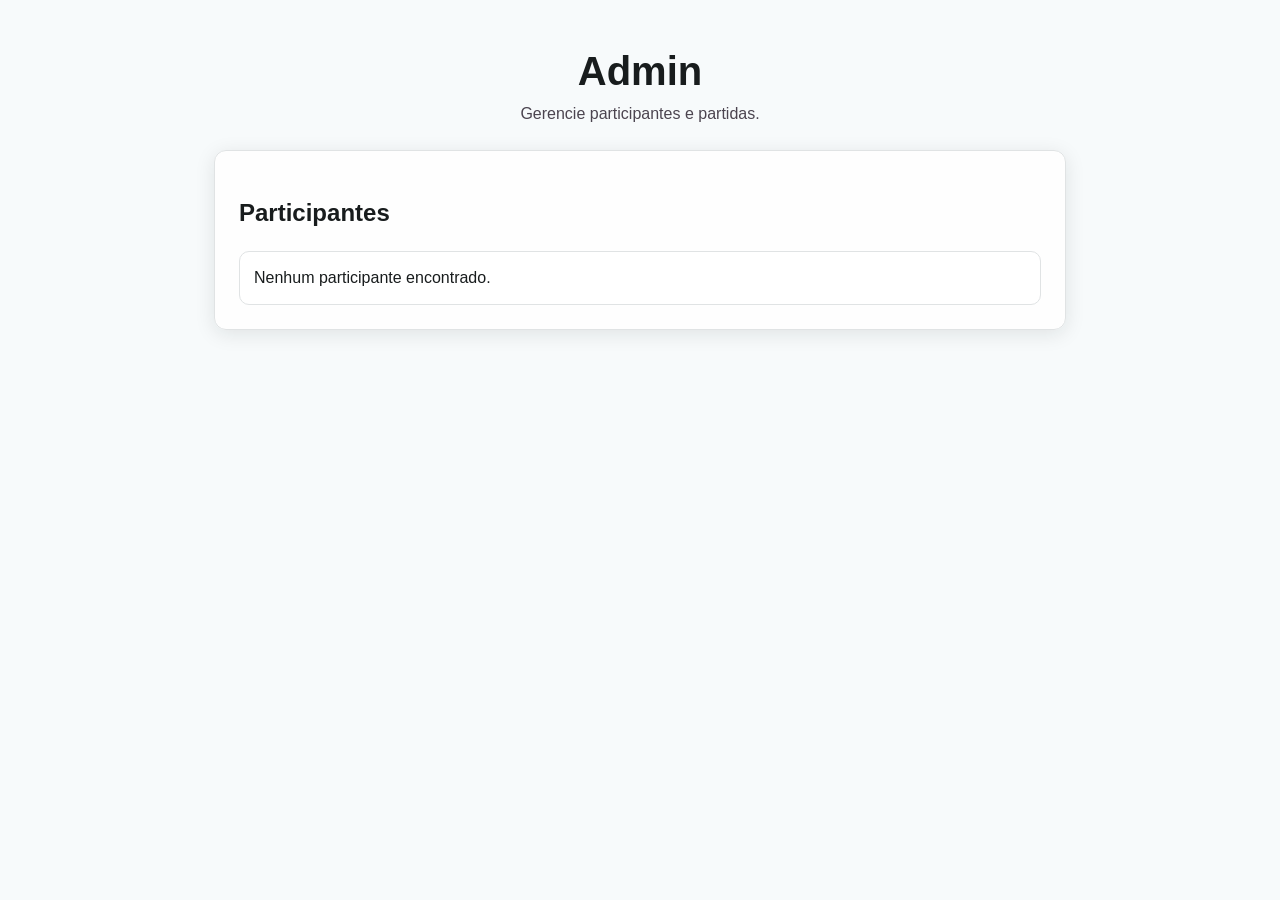
==== frontend/admin.html @ b8fce4da "feat: refactor" ====
<!doctype html>
<html lang="pt-BR">
  <head>
    <meta charset="utf-8">
    <meta name="viewport" content="width=device-width, initial-scale=1, viewport-fit=cover">
    <title>Bolao Hexa 2026 - Admin</title>
    <link rel="stylesheet" href="css/style.css">
    <script src="js/api.js" defer></script>
    <script src="js/admin.js" defer></script>
  </head>
  <body class="app-page">
    <main class="app-content compact-page" aria-labelledby="admin-title">
      <section class="page-heading">
        <h1 id="admin-title">Admin</h1>
        <p>Gerencie participantes e partidas.</p>
      </section>
      <section class="data-card">
        <h2>Participantes</h2>
        <div id="participants-list" class="data-stack"></div>
      </section>
    </main>
  </body>
</html>
---- frontend/css/style.css ----
:root {
  --background: #f7fafb;
  --surface: #ffffff;
  --surface-soft: #f1f4f5;
  --surface-variant: #e0e3e4;
  --text: #181c1d;
  --text-muted: #4b444f;
  --primary: #451f69;
  --primary-container: #5d3781;
  --secondary: #006a62;
  --secondary-soft: #9cf2e6;
  --danger: #ba1a1a;
  --success: #006a62;
  --inverse-surface: #2d3132;
  --shadow: 0 4px 20px rgba(24, 28, 29, 0.1);
  --font-headline: Manrope, Inter, "Segoe UI", sans-serif;
  --font-body: "Hanken Grotesk", Inter, "Segoe UI", sans-serif;
  --topbar-height: 64px;
  --bottom-nav-height: 82px;
}

* {
  box-sizing: border-box;
}

body {
  margin: 0;
  min-height: 100svh;
  color: var(--text);
  background: var(--background);
  font-family: var(--font-body);
  font-size: 16px;
  line-height: 1.5;
}

button,
input,
a {
  font: inherit;
}

.auth-page {
  display: flex;
  min-height: 100dvh;
  align-items: center;
  justify-content: center;
  padding: max(24px, env(safe-area-inset-top)) 16px max(24px, env(safe-area-inset-bottom));
  background:
    radial-gradient(circle at 12% 14%, rgba(93, 55, 129, 0.08), transparent 32%),
    radial-gradient(circle at 90% 82%, rgba(156, 242, 230, 0.18), transparent 34%),
    linear-gradient(135deg, #f6f7fb 0%, var(--background) 54%, #f1fbf9 100%);
}

.auth-shell {
  display: flex;
  width: min(100%, 448px);
  flex-direction: column;
  align-items: center;
  gap: 24px;
}

.auth-header {
  width: 100%;
  text-align: center;
}

.auth-logo {
  display: block;
  width: min(56vw, 196px);
  height: auto;
  margin: 0 auto 22px;
}

.auth-header h1,
.page-heading h1,
.page-heading h2 {
  margin: 0;
  font-family: var(--font-headline);
  font-weight: 700;
  letter-spacing: 0;
  line-height: 1.15;
}

.auth-header h1 {
  font-size: 1.75rem;
}

.auth-header p,
.page-heading p {
  margin: 8px auto 0;
  color: var(--text-muted);
}

.auth-card,
.data-card,
.leaderboard {
  width: 100%;
  border: 1px solid var(--surface-variant);
  border-radius: 12px;
  background: rgba(255, 255, 255, 0.86);
  box-shadow: var(--shadow);
}

.auth-card,
.data-card {
  padding: 24px;
}

.stack-form,
.data-stack {
  display: grid;
  gap: 16px;
}

.field {
  display: grid;
  gap: 6px;
  color: var(--text-muted);
  font-weight: 600;
}

.field input {
  width: 100%;
  min-height: 52px;
  padding: 0 14px;
  border: 1px solid var(--surface-variant);
  border-radius: 8px;
  outline: 0;
  background: var(--surface);
  color: var(--text);
}

.field input:focus {
  border-color: var(--secondary);
  box-shadow: 0 0 0 3px rgba(0, 106, 98, 0.14);
}

.form-feedback {
  min-height: 20px;
  margin: 0;
  color: var(--text-muted);
  font-size: 0.875rem;
}

.form-feedback.is-error {
  color: var(--danger);
}

.form-feedback.is-success {
  color: var(--success);
}

.primary-button {
  display: inline-flex;
  min-height: 52px;
  align-items: center;
  justify-content: center;
  border: 0;
  border-radius: 10px;
  color: #00201d;
  background: var(--secondary-soft);
  cursor: pointer;
  font-weight: 700;
  text-transform: uppercase;
}

.text-link {
  color: var(--primary);
  font-weight: 700;
  text-align: center;
  text-decoration: none;
}

.app-page {
  padding-bottom: calc(var(--bottom-nav-height) + env(safe-area-inset-bottom) + 20px);
}

.app-topbar {
  position: fixed;
  top: 0;
  left: 0;
  z-index: 20;
  display: flex;
  width: 100%;
  height: calc(var(--topbar-height) + env(safe-area-inset-top));
  align-items: center;
  justify-content: space-between;
  gap: 12px;
  padding: env(safe-area-inset-top) 16px 0;
  background: var(--background);
  box-shadow: 0 1px 5px rgba(24, 28, 29, 0.08);
}

.brand-lockup {
  display: flex;
  min-width: 0;
  align-items: center;
  gap: 10px;
}

.profile-avatar {
  width: 34px;
  height: 34px;
  border-radius: 999px;
  object-fit: contain;
}

.brand-lockup h1 {
  margin: 0;
  overflow: hidden;
  color: var(--primary);
  font-family: var(--font-headline);
  font-size: 1.25rem;
  line-height: 1.2;
  text-overflow: ellipsis;
  white-space: nowrap;
}

.score-pill {
  flex: 0 0 auto;
  min-width: 86px;
  padding: 4px 10px;
  border-radius: 999px;
  color: var(--primary);
  background: rgba(93, 55, 129, 0.1);
  font-weight: 700;
  text-align: center;
}

.app-content {
  display: grid;
  width: min(100%, 900px);
  gap: 20px;
  margin: 0 auto;
  padding: calc(var(--topbar-height) + env(safe-area-inset-top) + 24px) 16px 24px;
}

.compact-page {
  padding-top: 32px;
}

.page-heading {
  text-align: center;
}

.page-heading h1,
.page-heading h2 {
  font-size: 2rem;
}

.podium {
  display: grid;
  grid-template-columns: repeat(2, minmax(0, 1fr));
  gap: 10px;
}

.podium-card {
  display: grid;
  min-height: 126px;
  align-content: end;
  justify-items: center;
  padding: 16px 10px;
  border: 1px solid var(--surface-variant);
  border-radius: 12px;
  background: var(--surface);
  text-align: center;
}

.podium-card:first-child {
  grid-column: 1 / -1;
  min-height: 150px;
  background: var(--secondary-soft);
}

.podium-card h3,
.podium-card p {
  width: 100%;
  margin: 0;
  overflow: hidden;
  text-overflow: ellipsis;
  white-space: nowrap;
}

.podium-card strong {
  color: var(--primary);
  font-family: var(--font-headline);
  font-size: 2rem;
}

.leaderboard {
  overflow: hidden;
}

.leaderboard-header,
.leaderboard-row {
  display: grid;
  grid-template-columns: 40px minmax(0, 1fr) 52px 58px;
  gap: 6px;
  align-items: center;
  padding: 10px 8px;
}

.leaderboard-header {
  min-height: 62px;
  background: var(--surface-soft);
  color: var(--text-muted);
  font-size: 0.75rem;
  font-weight: 700;
  text-transform: uppercase;
}

.leaderboard-row {
  min-height: 68px;
  border-top: 1px solid var(--surface-variant);
}

.player-name {
  overflow: hidden;
  text-overflow: ellipsis;
  white-space: nowrap;
}

.points {
  color: var(--primary);
  font-weight: 700;
  text-align: right;
}

.bottom-nav {
  position: fixed;
  right: 0;
  bottom: 0;
  left: 0;
  z-index: 20;
  display: flex;
  min-height: calc(var(--bottom-nav-height) + env(safe-area-inset-bottom));
  align-items: center;
  justify-content: space-around;
  padding: 12px 16px max(12px, env(safe-area-inset-bottom));
  background: var(--inverse-surface);
}

.nav-item {
  display: inline-flex;
  min-width: 64px;
  min-height: 56px;
  flex-direction: column;
  align-items: center;
  justify-content: center;
  gap: 4px;
  border-radius: 12px;
  color: var(--surface-variant);
  opacity: 0.72;
  text-decoration: none;
}

.nav-item.active {
  min-width: 90px;
  padding: 4px 16px;
  color: #d2a6fa;
  background: var(--primary-container);
  opacity: 1;
}

.nav-icon {
  font-size: 28px;
}

.data-item {
  display: grid;
  gap: 6px;
  padding: 14px;
  border: 1px solid var(--surface-variant);
  border-radius: 10px;
  background: var(--surface);
}

@media (min-width: 560px) {
  .podium {
    grid-template-columns: repeat(3, minmax(0, 1fr));
    align-items: end;
  }

  .podium-card:first-child {
    grid-column: auto;
    min-height: 190px;
  }

  .podium-card {
    min-height: 160px;
  }
}

@media (min-width: 720px) {
  :root {
    --topbar-height: 76px;
    --bottom-nav-height: 88px;
  }

  .auth-shell {
    display: grid;
    width: min(100%, 840px);
    grid-template-columns: minmax(260px, 0.9fr) minmax(320px, 1fr);
    align-items: center;
    gap: 40px;
  }

  .auth-header {
    text-align: left;
  }

  .auth-logo {
    width: min(28vw, 216px);
    margin-right: 0;
    margin-left: 0;
  }

  .auth-header p {
    margin-left: 0;
  }

  .app-topbar {
    padding-right: 30px;
    padding-left: 30px;
  }

  .app-content {
    gap: 24px;
    padding-top: calc(var(--topbar-height) + env(safe-area-inset-top) + 32px);
    padding-right: 24px;
    padding-left: 24px;
  }

  .compact-page {
    padding-top: 48px;
  }

  .page-heading h1,
  .page-heading h2 {
    font-size: 2.5rem;
  }

  .leaderboard-header,
  .leaderboard-row {
    grid-template-columns: 64px minmax(0, 1fr) 88px 88px;
    gap: 12px;
    padding: 14px 18px;
  }
}

@media (max-height: 660px) and (max-width: 719px) {
  .auth-page {
    align-items: flex-start;
  }

  .auth-logo {
    width: min(42vw, 144px);
    margin-bottom: 14px;
  }
}
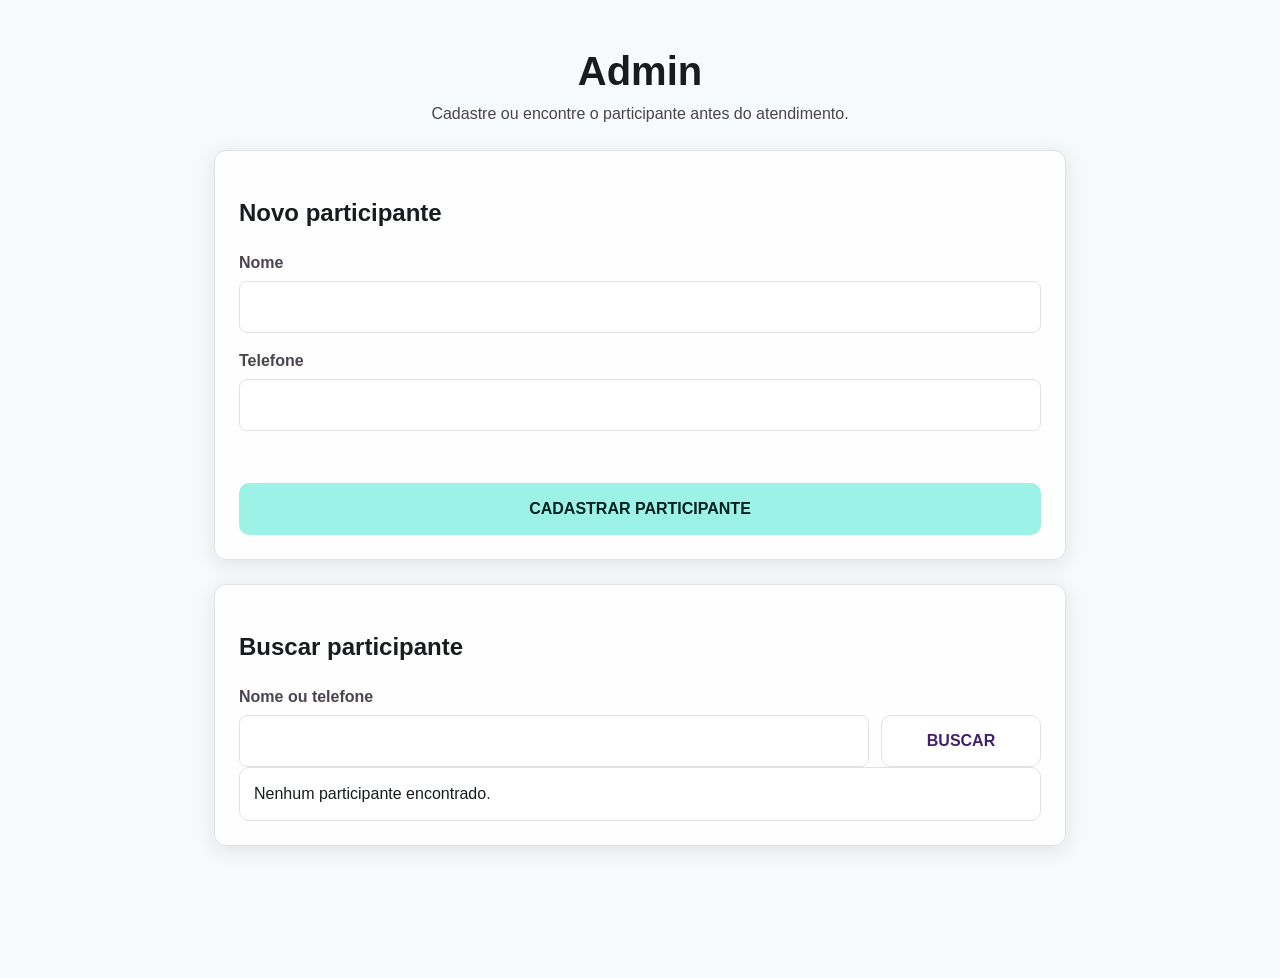
==== commit 600d81a9: "feat: logica" ====
--- a/frontend/admin.html
+++ b/frontend/admin.html
@@ -12,10 +12,34 @@
     <main class="app-content compact-page" aria-labelledby="admin-title">
       <section class="page-heading">
         <h1 id="admin-title">Admin</h1>
-        <p>Gerencie participantes e partidas.</p>
+        <p>Cadastre ou encontre o participante antes do atendimento.</p>
       </section>
+
       <section class="data-card">
-        <h2>Participantes</h2>
+        <h2>Novo participante</h2>
+        <form id="participant-form" class="stack-form" novalidate>
+          <label class="field">
+            <span>Nome</span>
+            <input name="name" type="text" autocomplete="name" required>
+          </label>
+          <label class="field">
+            <span>Telefone</span>
+            <input name="phone" type="tel" autocomplete="tel" inputmode="tel" required>
+          </label>
+          <p id="participant-feedback" class="form-feedback" role="status" aria-live="polite"></p>
+          <button class="primary-button" type="submit">Cadastrar participante</button>
+        </form>
+      </section>
+
+      <section class="data-card">
+        <h2>Buscar participante</h2>
+        <form id="search-form" class="stack-form search-form" novalidate>
+          <label class="field">
+            <span>Nome ou telefone</span>
+            <input id="search-term" name="term" type="search" autocomplete="off">
+          </label>
+          <button class="secondary-button" type="submit">Buscar</button>
+        </form>
         <div id="participants-list" class="data-stack"></div>
       </section>
     </main>
--- a/frontend/css/style.css
+++ b/frontend/css/style.css
@@ -35,6 +35,8 @@
 
 button,
 input,
+select,
+textarea,
 a {
   font: inherit;
 }
@@ -119,7 +121,9 @@
   font-weight: 600;
 }
 
-.field input {
+.field input,
+.field select,
+.field textarea {
   width: 100%;
   min-height: 52px;
   padding: 0 14px;
@@ -130,7 +134,15 @@
   color: var(--text);
 }
 
-.field input:focus {
+.field textarea {
+  min-height: 96px;
+  padding-top: 12px;
+  resize: vertical;
+}
+
+.field input:focus,
+.field select:focus,
+.field textarea:focus {
   border-color: var(--secondary);
   box-shadow: 0 0 0 3px rgba(0, 106, 98, 0.14);
 }
@@ -150,18 +162,33 @@
   color: var(--success);
 }
 
-.primary-button {
+.primary-button,
+.secondary-button {
   display: inline-flex;
   min-height: 52px;
   align-items: center;
   justify-content: center;
   border: 0;
   border-radius: 10px;
+  cursor: pointer;
+  font-weight: 700;
+  text-decoration: none;
+  text-transform: uppercase;
+}
+
+.primary-button {
   color: #00201d;
   background: var(--secondary-soft);
-  cursor: pointer;
-  font-weight: 700;
-  text-transform: uppercase;
+}
+
+.secondary-button {
+  border: 1px solid var(--surface-variant);
+  color: var(--primary);
+  background: var(--surface);
+}
+
+.hidden {
+  display: none !important;
 }
 
 .text-link {
@@ -375,6 +402,32 @@
   background: var(--surface);
 }
 
+.search-form,
+.screen-actions,
+.split-fields {
+  display: grid;
+  gap: 12px;
+}
+
+.screen-actions {
+  grid-template-columns: 1fr;
+}
+
+.match-summary {
+  display: grid;
+  gap: 4px;
+  margin-bottom: 16px;
+  padding: 14px;
+  border: 1px solid var(--surface-variant);
+  border-radius: 10px;
+  background: var(--surface-soft);
+}
+
+.match-summary strong {
+  font-family: var(--font-headline);
+  font-size: 1.2rem;
+}
+
 @media (min-width: 560px) {
   .podium {
     grid-template-columns: repeat(3, minmax(0, 1fr));
@@ -446,6 +499,16 @@
     gap: 12px;
     padding: 14px 18px;
   }
+
+  .search-form {
+    grid-template-columns: minmax(0, 1fr) 160px;
+    align-items: end;
+  }
+
+  .split-fields,
+  .screen-actions {
+    grid-template-columns: repeat(2, minmax(0, 1fr));
+  }
 }
 
 @media (max-height: 660px) and (max-width: 719px) {
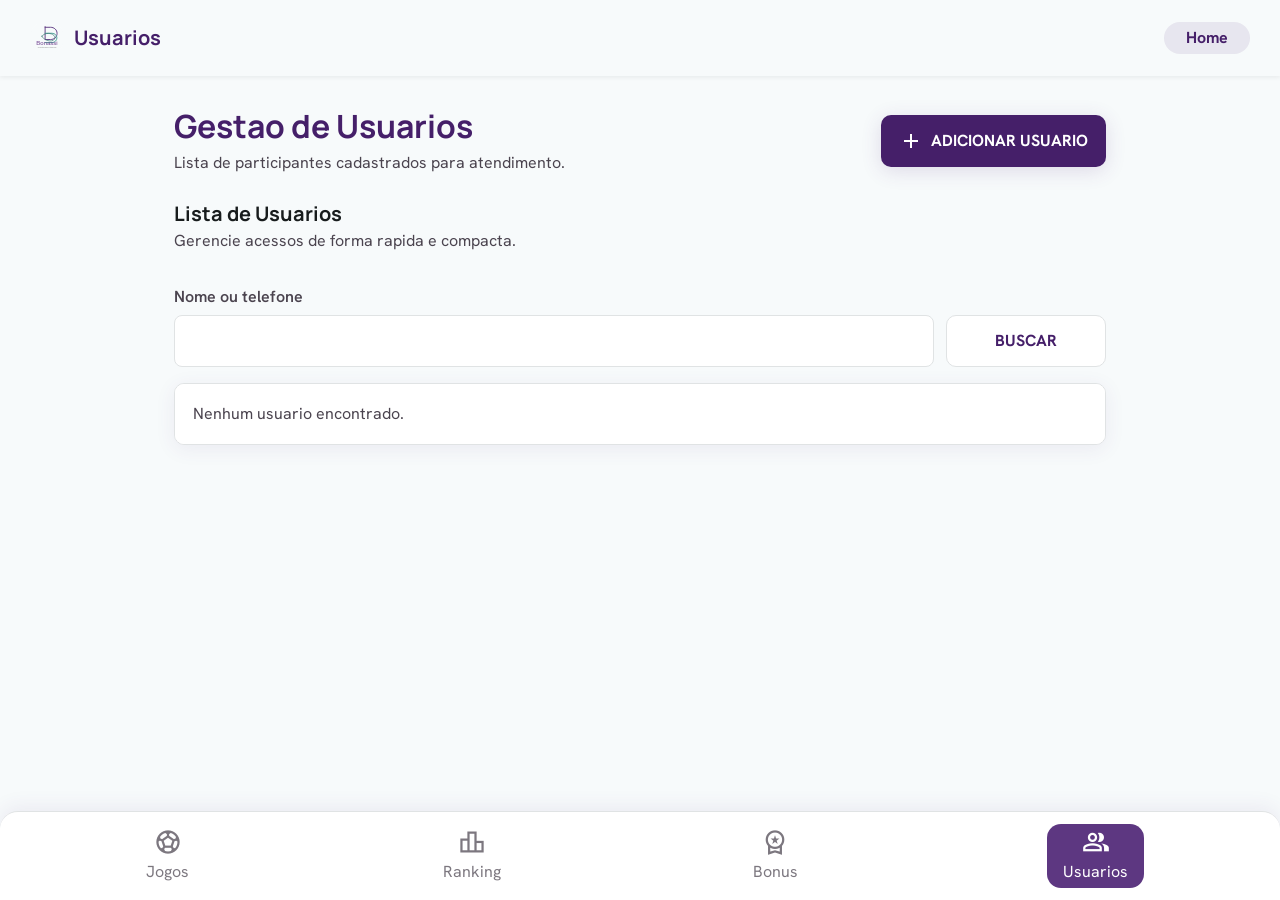
==== commit b0ea5619: "feat: Cadastro de usuarios" ====
--- a/frontend/admin.html
+++ b/frontend/admin.html
@@ -3,44 +3,19 @@
   <head>
     <meta charset="utf-8">
     <meta name="viewport" content="width=device-width, initial-scale=1, viewport-fit=cover">
-    <title>Bolao Hexa 2026 - Admin</title>
+    <meta http-equiv="refresh" content="0; url=usuarios.html">
+    <title>Bolao Hexa 2026 - Redirecionando</title>
     <link rel="stylesheet" href="css/style.css">
-    <script src="js/api.js" defer></script>
-    <script src="js/admin.js" defer></script>
+    <script>
+      window.location.replace("usuarios.html");
+    </script>
   </head>
   <body class="app-page">
-    <main class="app-content compact-page" aria-labelledby="admin-title">
+    <main class="app-content compact-page">
       <section class="page-heading">
-        <h1 id="admin-title">Admin</h1>
-        <p>Cadastre ou encontre o participante antes do atendimento.</p>
-      </section>
-
-      <section class="data-card">
-        <h2>Novo participante</h2>
-        <form id="participant-form" class="stack-form" novalidate>
-          <label class="field">
-            <span>Nome</span>
-            <input name="name" type="text" autocomplete="name" required>
-          </label>
-          <label class="field">
-            <span>Telefone</span>
-            <input name="phone" type="tel" autocomplete="tel" inputmode="tel" required>
-          </label>
-          <p id="participant-feedback" class="form-feedback" role="status" aria-live="polite"></p>
-          <button class="primary-button" type="submit">Cadastrar participante</button>
-        </form>
-      </section>
-
-      <section class="data-card">
-        <h2>Buscar participante</h2>
-        <form id="search-form" class="stack-form search-form" novalidate>
-          <label class="field">
-            <span>Nome ou telefone</span>
-            <input id="search-term" name="term" type="search" autocomplete="off">
-          </label>
-          <button class="secondary-button" type="submit">Buscar</button>
-        </form>
-        <div id="participants-list" class="data-stack"></div>
+        <h1>Redirecionando</h1>
+        <p>O painel de usuarios agora fica em usuarios.html.</p>
+        <a class="primary-button" href="usuarios.html">Abrir usuarios</a>
       </section>
     </main>
   </body>
--- a/frontend/css/style.css
+++ b/frontend/css/style.css
@@ -61,6 +61,63 @@
   gap: 24px;
 }
 
+.hamburger-menu {
+  position: relative;
+  flex: 0 0 auto;
+}
+
+.hamburger-menu summary {
+  display: inline-grid;
+  width: 38px;
+  height: 38px;
+  place-items: center;
+  gap: 4px;
+  padding: 9px;
+  border: 1px solid var(--surface-variant);
+  border-radius: 8px;
+  background: var(--surface);
+  cursor: pointer;
+  list-style: none;
+}
+
+.hamburger-menu summary::-webkit-details-marker {
+  display: none;
+}
+
+.hamburger-menu summary span {
+  display: block;
+  width: 18px;
+  height: 2px;
+  border-radius: 999px;
+  background: var(--primary);
+}
+
+.hamburger-menu nav {
+  position: absolute;
+  top: calc(100% + 8px);
+  left: 0;
+  display: grid;
+  min-width: 164px;
+  padding: 8px;
+  border: 1px solid var(--surface-variant);
+  border-radius: 10px;
+  background: var(--surface);
+  box-shadow: var(--shadow);
+}
+
+.hamburger-menu nav a {
+  padding: 12px 14px;
+  border-radius: 8px;
+  color: var(--text);
+  font-weight: 700;
+  text-decoration: none;
+}
+
+.hamburger-menu nav a:focus,
+.hamburger-menu nav a:hover {
+  background: var(--surface-soft);
+}
+
 .auth-header {
   width: 100%;
   text-align: center;
@@ -252,6 +309,7 @@
   background: rgba(93, 55, 129, 0.1);
   font-weight: 700;
   text-align: center;
+  text-decoration: none;
 }
 
 .app-content {
@@ -316,6 +374,62 @@
 
 .leaderboard {
   overflow: hidden;
+}
+
+.matches-board {
+  width: 100%;
+  overflow: hidden;
+  border: 1px solid var(--surface-variant);
+  border-radius: 12px;
+  background: rgba(255, 255, 255, 0.86);
+  box-shadow: var(--shadow);
+}
+
+.matches-header,
+.match-row {
+  display: grid;
+  grid-template-columns: minmax(0, 1fr) 116px 88px;
+  gap: 10px;
+  align-items: center;
+  padding: 12px 14px;
+}
+
+.matches-header {
+  min-height: 56px;
+  background: var(--surface-soft);
+  color: var(--text-muted);
+  font-size: 0.75rem;
+  font-weight: 700;
+  text-transform: uppercase;
+}
+
+.match-row {
+  min-height: 76px;
+  border-top: 1px solid var(--surface-variant);
+}
+
+.match-teams {
+  display: grid;
+  min-width: 0;
+  gap: 2px;
+}
+
+.match-teams strong,
+.match-teams span,
+.match-row time {
+  overflow: hidden;
+  text-overflow: ellipsis;
+  white-space: nowrap;
+}
+
+.match-teams strong {
+  font-family: var(--font-headline);
+}
+
+.match-teams span,
+.match-row time {
+  color: var(--text-muted);
+  font-size: 0.875rem;
 }
 
 .leaderboard-header,
@@ -364,7 +478,10 @@
   align-items: center;
   justify-content: space-around;
   padding: 12px 16px max(12px, env(safe-area-inset-bottom));
-  background: var(--inverse-surface);
+  border-top: 1px solid var(--surface-variant);
+  border-radius: 18px 18px 0 0;
+  background: var(--surface);
+  box-shadow: 0 -4px 20px rgba(93, 55, 129, 0.08);
 }
 
 .nav-item {
@@ -375,8 +492,8 @@
   align-items: center;
   justify-content: center;
   gap: 4px;
-  border-radius: 12px;
-  color: var(--surface-variant);
+  border-radius: 14px;
+  color: var(--text-muted);
   opacity: 0.72;
   text-decoration: none;
 }
@@ -384,7 +501,7 @@
 .nav-item.active {
   min-width: 90px;
   padding: 4px 16px;
-  color: #d2a6fa;
+  color: #ffffff;
   background: var(--primary-container);
   opacity: 1;
 }
@@ -426,6 +543,166 @@
 .match-summary strong {
   font-family: var(--font-headline);
   font-size: 1.2rem;
+}
+
+.users-page {
+  width: min(100%, 980px);
+}
+
+.users-hero {
+  display: flex;
+  align-items: center;
+  justify-content: space-between;
+  gap: 16px;
+}
+
+.users-hero h2,
+.users-hero p {
+  margin: 0;
+}
+
+.users-hero h2 {
+  color: var(--primary);
+  font-family: var(--font-headline);
+  font-size: 2rem;
+  line-height: 1.15;
+}
+
+.users-hero p {
+  margin-top: 6px;
+  color: var(--text-muted);
+}
+
+.add-user-button {
+  gap: 8px;
+  padding: 0 18px;
+  color: #ffffff;
+  background: var(--primary);
+  box-shadow: 0 4px 20px rgba(93, 55, 129, 0.16);
+}
+
+.section-toolbar {
+  display: flex;
+  align-items: center;
+  justify-content: space-between;
+  gap: 16px;
+  margin-bottom: 16px;
+}
+
+.section-toolbar h2,
+.section-toolbar p,
+.user-card-title h3,
+.user-card-title p {
+  margin: 0;
+}
+
+.section-toolbar h2 {
+  font-family: var(--font-headline);
+  font-size: 1.25rem;
+}
+
+.section-toolbar p,
+.user-card-title p {
+  color: var(--text-muted);
+}
+
+.users-directory {
+  display: grid;
+  gap: 16px;
+}
+
+.users-list {
+  overflow: hidden;
+  border: 1px solid var(--surface-variant);
+  border-radius: 10px;
+  background: var(--surface);
+  box-shadow: 0 4px 20px rgba(93, 55, 129, 0.08);
+}
+
+.user-list-row {
+  display: grid;
+  grid-template-columns: 44px minmax(0, 1fr) auto 44px;
+  gap: 12px;
+  align-items: center;
+  min-height: 72px;
+  padding: 12px 14px;
+  border-bottom: 1px solid var(--surface-variant);
+  cursor: pointer;
+  transition: background 160ms ease;
+}
+
+.user-list-row:last-child {
+  border-bottom: 0;
+}
+
+.user-list-row:hover {
+  background: var(--surface-soft);
+}
+
+.user-avatar {
+  display: grid;
+  width: 42px;
+  height: 42px;
+  place-items: center;
+  border-radius: 999px;
+  color: var(--primary);
+  background: rgba(93, 55, 129, 0.1);
+  font-weight: 800;
+}
+
+.user-row-copy {
+  min-width: 0;
+}
+
+.user-row-copy h3,
+.user-row-copy p {
+  margin: 0;
+  overflow: hidden;
+  text-overflow: ellipsis;
+  white-space: nowrap;
+}
+
+.user-row-copy h3 {
+  font-size: 1rem;
+}
+
+.user-row-copy p {
+  color: var(--text-muted);
+  font-size: 0.875rem;
+}
+
+.status-chip {
+  padding: 4px 8px;
+  border-radius: 4px;
+  color: #00201d;
+  background: var(--secondary-soft);
+  font-size: 0.75rem;
+  font-weight: 800;
+  text-transform: uppercase;
+}
+
+.icon-action {
+  display: inline-grid;
+  width: 40px;
+  height: 40px;
+  place-items: center;
+  border: 0;
+  border-radius: 999px;
+  color: var(--text-muted);
+  background: transparent;
+  cursor: pointer;
+}
+
+.icon-action:hover,
+.icon-action:focus {
+  background: var(--surface-variant);
+  color: var(--primary);
+}
+
+.users-empty {
+  padding: 18px;
+  color: var(--text-muted);
+  background: var(--surface);
 }
 
 @media (min-width: 560px) {
@@ -509,6 +786,40 @@
   .screen-actions {
     grid-template-columns: repeat(2, minmax(0, 1fr));
   }
+
+  .users-form-panel {
+    width: min(100%, 620px);
+  }
+}
+
+@media (max-width: 559px) {
+  .users-hero {
+    align-items: flex-start;
+  }
+
+  .add-user-button {
+    position: fixed;
+    right: 18px;
+    bottom: calc(var(--bottom-nav-height) + env(safe-area-inset-bottom) + 18px);
+    z-index: 24;
+    width: 56px;
+    min-width: 56px;
+    height: 56px;
+    padding: 0;
+    border-radius: 999px;
+  }
+
+  .add-user-button span:last-child {
+    display: none;
+  }
+
+  .status-chip {
+    display: none;
+  }
+
+  .user-list-row {
+    grid-template-columns: 44px minmax(0, 1fr) 40px;
+  }
 }
 
 @media (max-height: 660px) and (max-width: 719px) {
